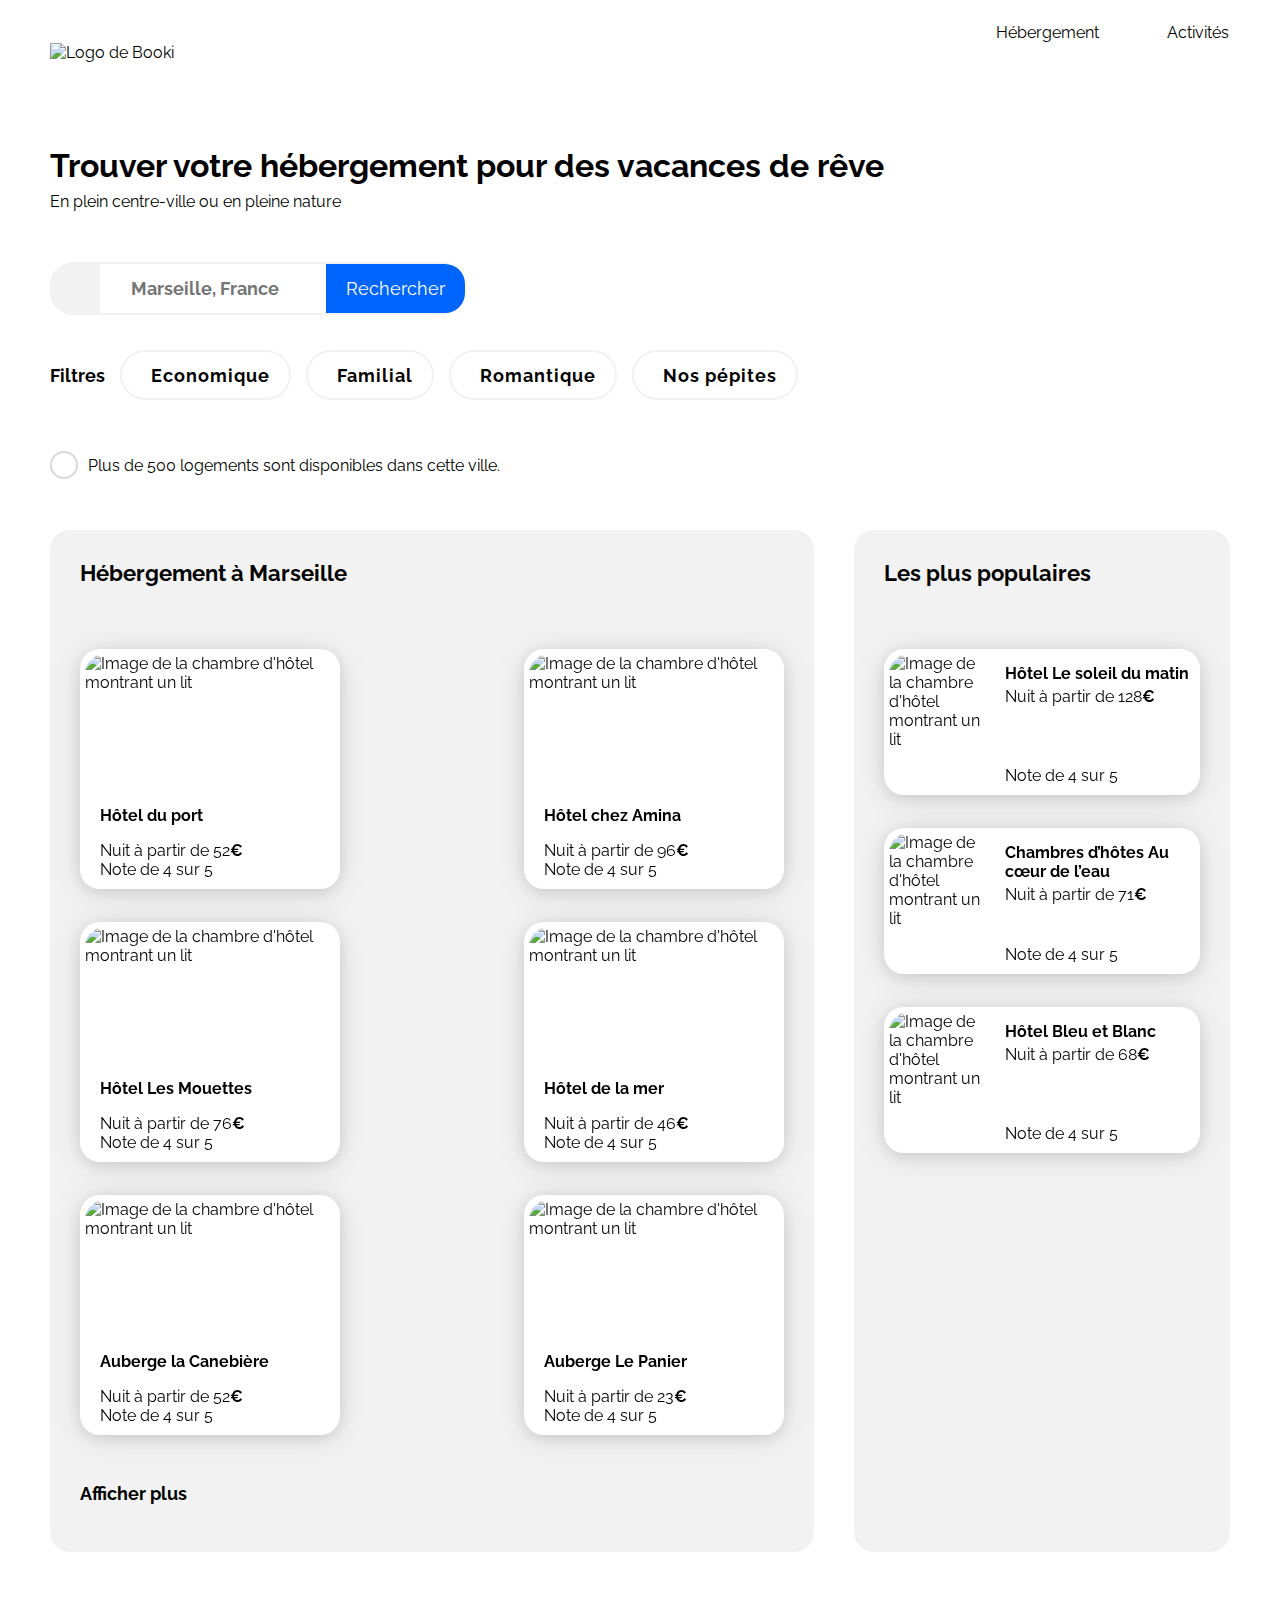
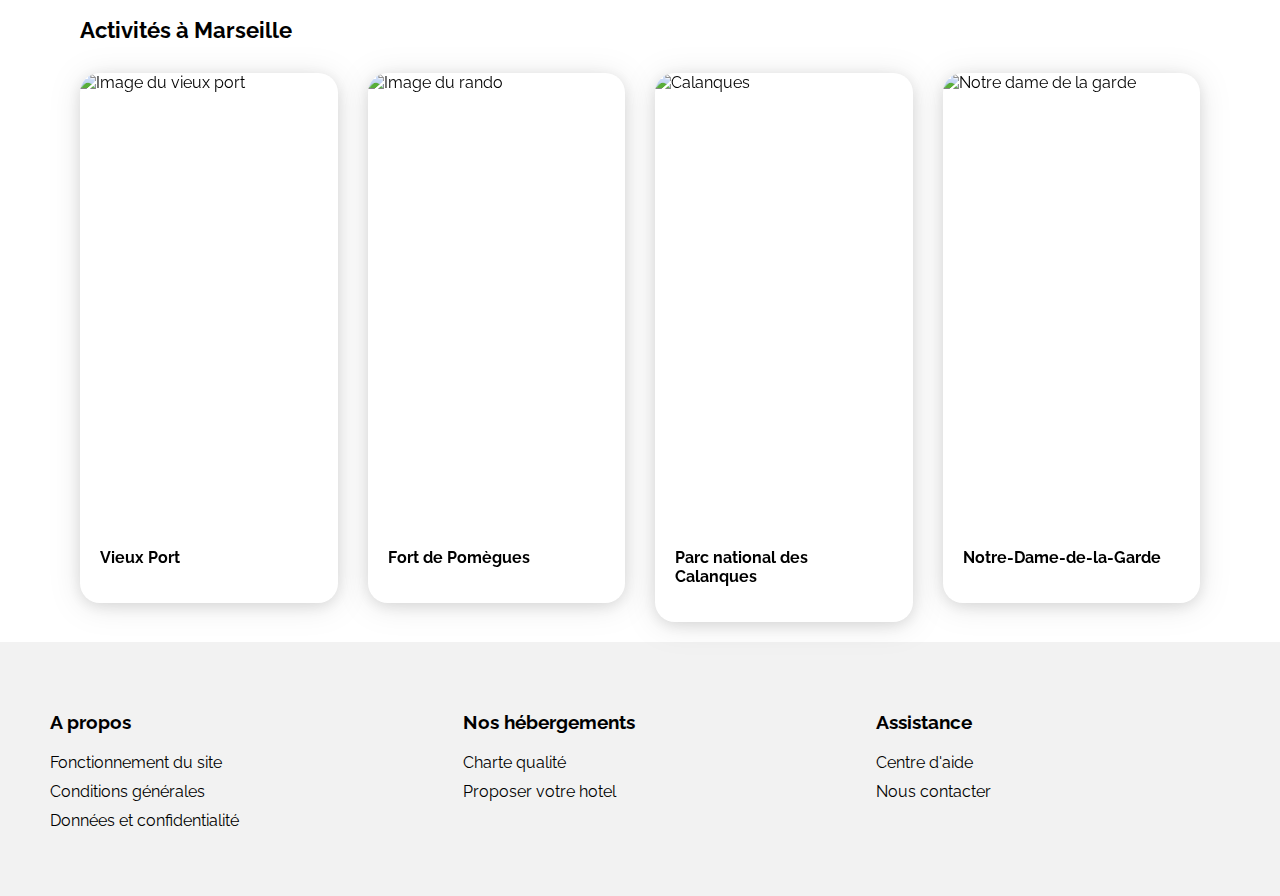
==== index.html @ 5a4d6ff3 "Add files via upload" ====
<!DOCTYPE html>
<html lang="fr">

<head>
    <meta charset="UTF-8">
    <meta name="viewport" content="width=device-width, initial-scale=1.0">
    <title>Booki</title>
    <link rel="preconnect" href="https://fonts.googleapis.com">
    <link rel="preconnect" href="https://fonts.gstatic.com" crossorigin>
    <link href="https://fonts.googleapis.com/css2?family=Raleway:wght@400;500;700&display=swap" rel="stylesheet">
    <link rel="stylesheet" href="https://cdnjs.cloudflare.com/ajax/libs/font-awesome/6.2.1/css/all.min.css"
        integrity="sha512-MV7K8+y+gLIBoVD59lQIYicR65iaqukzvf/nwasF0nqhPay5w/9lJmVM2hMDcnK1OnMGCdVK+iQrJ7lzPJQd1w=="
        crossorigin="anonymous" referrerpolicy="no-referrer" />
    <link rel="stylesheet" href="styles.css">
</head>

<body>
    <div class="main-container">
        <header>
                <a href="index.html"><img class="logo_header" src="images/logo/Booki.png" alt="Logo de Booki" ></a>
                <nav class="navbar">
                    <ul>
                        <li><a href="#hebergement">Hébergement</a></li>
                        <li><a href="#activite">Activités</a></li>
                    </ul>
                </nav>
                
        </header>
        <main>
            <div class="recherche-et-filtre">
                <section class="headline">
                    <h1>Trouver votre hébergement pour des vacances de rêve</h1>
                    <p>En plein centre-ville ou en pleine nature</p>
                </section>
                <div class="searchbar">
                   <form method="" action="">
                    <label for="site-search"><i class="fa-solid fa-location-dot "></i></label>
                    <input type="search" id="site-search" name="site-search" placeholder="Marseille, France">
                    <button class="search-button">Rechercher</button>
                    <button class="search-button-mini"><i class="fa-solid fa-magnifying-glass"></i></button>
                    </form>
                </div>
                <section class="filterbar">
                    <h2>Filtres</h2>
                        <div class="container-boxfilter">
                            <div class="boxfilter">
                                <figure class="filtre-logo">
                                    <i class="fa-solid fa-money-bill-wave"></i>
                                </figure>
                                <h3>Economique</h3>
                            </div>

                            <div class="boxfilter">
                                <figure class="filtre-logo">
                                    <i class="fa-solid fa-person"></i>
                                </figure>
                                <h3>Familial</h3>
                            </div>

                            <div class="boxfilter">
                                <figure class="filtre-logo">
                                    <i class="fa-solid fa-heart"></i>
                                </figure>
                                <h3>Romantique</h3>
                            </div>

                            <div class="boxfilter">
                                <figure class="filtre-logo">
                                    <i class="fa-solid fa-fire"></i>
                                </figure>
                                <h3>Nos pépites</h3>
                            </div>
                        </div>
                </section>
                <div class="infobar">
                    <figure>
                        <i class="fa-solid fa-info"></i>
                    </figure>
                    <p class="textinfo">Plus de 500 logements sont disponibles dans cette ville.</p>
                </div>
            </div>
            <div class="hebergements-and-populaires">
                <section class="hebergements">
                    <div class="hebergements-title">
                        <h2 class="section-title">Hébergement à Marseille</h2>
                    </div>
                    <div class="hebergements-card">
                        <a href="#">
                            <article class="card">
                                <img src="images/hebergements/fred-kleber.jpg" alt="Image de la chambre d'hôtel montrant un lit">
                                <div class="card-content">
                                    <div class="card-txt">
                                        <h3 class="card-title">Hôtel du port</h3>
                                        <p class="card-subtitle">Nuit à partir de 52<span class="euro">€</span></p>
                                    </div>
                                    <div class="card-rating">
                                        <i class="fa-xs fa-solid fa-star" aria-hidden="true"></i>
                                        <i class="fa-xs fa-solid fa-star" aria-hidden="true"></i>
                                        <i class="fa-xs fa-solid fa-star" aria-hidden="true"></i>
                                        <i class="fa-xs fa-solid fa-star" aria-hidden="true"></i>
                                        <i class="fa-xs fa-solid fa-star neutral-star" aria-hidden="true"></i>
                                        <span class="sr-only">Note de 4 sur 5</span>
                                    </div>
                                </div>
                            </article>
                        </a>
                        <a href="#">
                            <article class="card">
                                <img src="images/hebergements/febrian-zakaria.jpg" alt="Image de la chambre d'hôtel montrant un lit">
                                <div class="card-content">
                                    <div class="card-txt">
                                        <h3 class="card-title">Hôtel chez Amina</h3>
                                        <p class="card-subtitle">Nuit à partir de 96<span class="euro">€</span></p>
                                    </div>
                                    <div class="card-rating">
                                        <i class="fa-xs fa-solid fa-star" aria-hidden="true"></i>
                                        <i class="fa-xs fa-solid fa-star" aria-hidden="true"></i>
                                        <i class="fa-xs fa-solid fa-star" aria-hidden="true"></i>
                                        <i class="fa-xs fa-solid fa-star" aria-hidden="true"></i>
                                        <i class="fa-xs fa-solid fa-star neutral-star" aria-hidden="true"></i>
                                        <span class="sr-only">Note de 4 sur 5</span>
                                    </div>
                                </div>
                            </article>
                        </a>
                        <a href="#">
                            <article class="card">
                                <img src="images/hebergements/reisetopia.jpg" alt="Image de la chambre d'hôtel montrant un lit">
                                <div class="card-content">
                                    <div class="card-txt">
                                        <h3 class="card-title">Hôtel Les Mouettes</h3>
                                        <p class="card-subtitle">Nuit à partir de 76<span class="euro">€</span></p>
                                    </div>
                                    <div class="card-rating">
                                        <i class="fa-xs fa-solid fa-star" aria-hidden="true"></i>
                                        <i class="fa-xs fa-solid fa-star" aria-hidden="true"></i>
                                        <i class="fa-xs fa-solid fa-star" aria-hidden="true"></i>
                                        <i class="fa-xs fa-solid fa-star" aria-hidden="true"></i>
                                        <i class="fa-xs fa-solid fa-star neutral-star" aria-hidden="true"></i>
                                        <span class="sr-only">Note de 4 sur 5</span>
                                    </div>
                                </div>
                            </article>
                        </a>
                        <a href="#">
                            <article class="card">
                                <img src="images/hebergements/annie-spratt.jpg" alt="Image de la chambre d'hôtel montrant un lit">
                                <div class="card-content">
                                    <div class="card-txt">
                                        <h3 class="card-title">Hôtel de la mer</h3>
                                        <p class="card-subtitle">Nuit à partir de 46<span class="euro">€</span></p>
                                    </div>
                                    <div class="card-rating">
                                        <i class="fa-xs fa-solid fa-star" aria-hidden="true"></i>
                                        <i class="fa-xs fa-solid fa-star" aria-hidden="true"></i>
                                        <i class="fa-xs fa-solid fa-star" aria-hidden="true"></i>
                                        <i class="fa-xs fa-solid fa-star" aria-hidden="true"></i>
                                        <i class="fa-xs fa-solid fa-star neutral-star" aria-hidden="true"></i>
                                        <span class="sr-only">Note de 4 sur 5</span>
                                    </div>
                                </div>
                            </article>
                        </a>
                        <a href="#">
                            <article class="card">
                                <img src="images/hebergements/marcus-loke.jpg" alt="Image de la chambre d'hôtel montrant un lit">
                                <div class="card-content">
                                    <div class="card-txt">
                                        <h3 class="card-title">Auberge la Canebière</h3>
                                        <p class="card-subtitle">Nuit à partir de 52<span class="euro">€</span></p>
                                    </div>
                                    <div class="card-rating">
                                        <i class="fa-xs fa-solid fa-star" aria-hidden="true"></i>
                                        <i class="fa-xs fa-solid fa-star" aria-hidden="true"></i>
                                        <i class="fa-xs fa-solid fa-star" aria-hidden="true"></i>
                                        <i class="fa-xs fa-solid fa-star" aria-hidden="true"></i>
                                        <i class="fa-xs fa-solid fa-star neutral-star" aria-hidden="true"></i>
                                        <span class="sr-only">Note de 4 sur 5</span>
                                    </div>
                                </div>
                            </article>
                        </a>
                        <a href="#">
                            <article class="card">
                                <img src="images/hebergements/nicate-lee.jpg" alt="Image de la chambre d'hôtel montrant un lit">
                                <div class="card-content">
                                    <div class="card-txt">
                                        <h3 class="card-title">Auberge Le Panier</h3>
                                        <p class="card-subtitle">Nuit à partir de 23<span class="euro">€</span></p>
                                    </div>
                                    <div class="card-rating">
                                        <i class="fa-xs fa-solid fa-star" aria-hidden="true"></i>
                                        <i class="fa-xs fa-solid fa-star" aria-hidden="true"></i>
                                        <i class="fa-xs fa-solid fa-star" aria-hidden="true"></i>
                                        <i class="fa-xs fa-solid fa-star" aria-hidden="true"></i>
                                        <i class="fa-xs fa-solid fa-star neutral-star" aria-hidden="true"></i>
                                        <span class="sr-only">Note de 4 sur 5</span>
                                    </div>
                                </div>
                            </article>
                        </a>
                    </div>
                    <div class="hebergements-plus">
                        <h3>Afficher plus</h3>
                    </div>
                </section>
                <section class="populaires">
                    <div class="populaires-title">
                        <h2 class="section-title">Les plus populaires</h2>
                        <figure>
                            <i class="fa-solid fa-chart-line" aria-hidden="true"></i>
                        </figure>
                    </div>
                    <div class="populaires-cards">
                        <a href="#">
                            <article class="card">
                                <img src="./images/hebergements/emile-guillemot.jpg" alt="Image de la chambre d'hôtel montrant un lit">
                                <div class="card-content">
                                    <div class="card-txt">
                                        <h3 class="card-title">Hôtel Le soleil du matin</h3>
                                        <p class="card-subtitle">Nuit à partir de 128<span class="euro">€</span></p>
                                    </div>
                                    <div class="card-rating">
                                        <i class="fa-xs fa-solid fa-star" aria-hidden="true"></i>
                                        <i class="fa-xs fa-solid fa-star" aria-hidden="true"></i>
                                        <i class="fa-xs fa-solid fa-star" aria-hidden="true"></i>
                                        <i class="fa-xs fa-solid fa-star" aria-hidden="true"></i>
                                        <i class="fa-xs fa-solid fa-star neutral-star" aria-hidden="true"></i>
                                        <span class="sr-only">Note de 4 sur 5</span>
                                    </div>
                                </div>
                            </article>
                        </a>
                        <a href="#">
                            <article class="card">
                                <img src="./images/hebergements/aw-creative.jpg" alt="Image de la chambre d'hôtel montrant un lit">
                                <div class="card-content">
                                    <div class="card-txt">
                                        <h3 class="card-title">Chambres d’hôtes Au cœur de l’eau</h3>
                                        <p class="card-subtitle">Nuit à partir de 71<span class="euro">€</span></p>
                                    </div>
                                    <div class="card-rating">
                                        <i class="fa-xs fa-solid fa-star" aria-hidden="true"></i>
                                        <i class="fa-xs fa-solid fa-star" aria-hidden="true"></i>
                                        <i class="fa-xs fa-solid fa-star" aria-hidden="true"></i>
                                        <i class="fa-xs fa-solid fa-star" aria-hidden="true"></i>
                                        <i class="fa-xs fa-solid fa-star neutral-star" aria-hidden="true"></i>
                                        <span class="sr-only">Note de 4 sur 5</span>
                                    </div>
                                </div>
                            </article>
                        </a>
                        <a href="#">
                            <article class="card">
                                <img src="./images/hebergements/febrian-zakaria2.jpg" alt="Image de la chambre d'hôtel montrant un lit">
                                <div class="card-content">
                                    <div class="card-txt">
                                        <h3 class="card-title">Hôtel Bleu et Blanc</h3>
                                        <p class="card-subtitle">Nuit à partir de 68<span class="euro">€</span></p>
                                    </div>
                                    <div class="card-rating">
                                        <i class="fa-xs fa-solid fa-star" aria-hidden="true"></i>
                                        <i class="fa-xs fa-solid fa-star" aria-hidden="true"></i>
                                        <i class="fa-xs fa-solid fa-star" aria-hidden="true"></i>
                                        <i class="fa-xs fa-solid fa-star" aria-hidden="true"></i>
                                        <i class="fa-xs fa-solid fa-star neutral-star" aria-hidden="true"></i>
                                        <span class="sr-only">Note de 4 sur 5</span>
                                    </div>
                                </div>
                            </article>
                        </a>
                    </div>
                </section>
            </div>
            <div class="activites">
                <div class="activites-title">
                    <h2 class="section-title">Activités à Marseille</h2>  
                </div>
                <div class="activites-card">
                    <a href="#">
                        <article class="card">
                            <img src="./images/activites/reno-laithienne.jpg" alt="Image du vieux port">
                            <div class="card-content">
                                <div class="card-txt">
                                    <h3 class="card-title">Vieux Port</h3>
                                </div>
                            </div>
                        </article>
                    </a>
                    <a href="#">
                        <article class="card">
                            <img src="./images/activites/paul-hermann.jpg" alt="Image du rando">
                            <div class="card-content">
                                <div class="card-txt">
                                    <h3 class="card-title">Fort de Pomègues</h3>
                                </div>
                            </div>
                        </article>
                    </a>
                    <a href="#">
                        <article class="card">
                            <img src="./images/activites/kilyan-sockalingum.jpg" alt="Calanques">
                            <div class="card-content">
                                <div class="card-txt">
                                    <h3 class="card-title">Parc national des Calanques</h3>
                                </div>
                            </div>
                        </article>
                    </a>
                    <a href="#">
                        <article class="card">
                            <img src="./images/activites/florian-wehde.jpg" alt="Notre dame de la garde">
                            <div class="card-content">
                                <div class="card-txt">
                                    <h3 class="card-title">Notre-Dame-de-la-Garde</h3>
                                </div>
                            </div>
                        </article>
                    </a>
                </div>
            </div>
        </main>
        <footer>
            <div class="footer-container">
                <section class="footer-section">
                    <h3>A propos</h3>
                    <ul class="footer-list">
                        <li class="footer-link"><a href="#">Fonctionnement du site</a></li>
                        <li class="footer-link"><a href="#">Conditions générales</a></li>
                        <li class="footer-link"><a href="#">Données et confidentialité</a></li>
                    </ul>
                </section>
                <section class="footer-section">
                    <h3>Nos hébergements</h3>
                    <ul class="footer-list">
                        <li class="footer-link"><a href="#">Charte qualité</a></li>
                        <li class="footer-link"><a href="#">Proposer votre hotel</a></li>
                    </ul>
                </section>
                <section class="footer-section">
                    <h3>Assistance</h3>
                    <ul class="footer-list">
                        <li class="footer-link"><a href="#">Centre d'aide</a></li>
                        <li class="footer-link"><a href="#">Nous contacter</a></li>
                    </ul>
                </section>
            </div>
        </footer>
    </div>
</body>

</html>
---- styles.css ----
/****** General ***********/
* {
    font-family: 'Raleway', sans-serif;
}

:root {
    --main-color: #0065FC;
    --main-bg-color: #F2F2F2;
    --filter-bg-color: #DEEBFF;
    --secondary-color: #d9d9d9;
}

.fa-solid {
    color: var(--main-color);
}

html {
    max-width: 1440px;
    margin-left: auto;
    margin-right: auto;
}

body {
    display: flex;
    justify-content: center;
    margin: 0;
    padding: 0 0px 0 0px;
    background-color: white;
}

main {
    padding: 0 50px;
    gap: 35px;
    display: flex;
    flex-direction: column;
}

.main-container {
    display: flex;
    width: 100%;
    max-width: 1440px;
    box-sizing: border-box;
    gap: 35px;
    flex-direction: column;
}

a {
    color: inherit;
    text-decoration: none;
}

.section-title {
    margin: 0;
    font-size: 22px;
}

.card {
    background-color: white;
    border-radius: 20px;
    padding: 5px;
    filter: drop-shadow(0px 3px 15px rgba(0, 0, 0, 0.1));
    transition: 0.3s;
    box-shadow: 0px 3px 15px 0px rgba(0, 0, 0, 0.10);
}

.card:hover {
    box-shadow: 0 8px 16px 0 rgba(0,0,0,0.2);
  }

.card img {
    object-fit: cover;
}

.card-title {
    font-size: 16px;
}

.euro {
    font-weight: 700;
}

.neutral-star {
    color: var(--main-bg-color)
}

ul {
    list-style-type: none;
}

/********* Header ********/

header {
    display: flex;
    flex-direction: row;
    justify-content: space-between;
}

header img {
    padding: 30px 50px;
    height: 1.2rem;
    margin-top: 13px;
}

nav ul {
    display: flex;
    flex-wrap: wrap;
    justify-content: flex-end;
    gap: 68px;
    margin: 23px 1px;
    padding: 0 50px;
}

nav a:hover {
    color: #0065FC;
    border-top: solid #0065FC 5px;
    padding-top: 20px;
}

.headline {
    display: flex;
    flex-direction: column;
    align-items: flex-start;
    gap: 8px;
    margin: 0;
}

.headline h1 {
   margin-top: 20px;
   margin-bottom: 0%;
   padding: 0%;
}

.headline p {
    align-self: stretch;
    font-size: 16px;
    margin-top: 0;
}

/***** SearchBar ***/

.recherche-et-filtre {
    display: flex;
    flex-direction: column ;
    gap: 35px;
}

form {
    display: flex;
}

.searchbar {
    display: flex;
    height: 49px;
    width: fit-content;
    border: 2px solid #F2F2F2;
    border-left: none;
    border-right: none;
    border-radius: 24px;
}

.searchbar label {
    width: 50px;
    flex-shrink: 0;
    font-size: 22px;
    border-radius: 20px 0 0 20px;
    cursor: pointer;
    background-color: #F2F2F2;
    justify-content: center;
    align-items: center;
    display: flex;
}

.searchbar label i {
    color: black;
}
.searchbar input {
    max-width: 300px;
    min-width: 160px;
    width: 100%;
    font-weight: bold;
    font-size: 18px;
    border: none;
    text-align: center;
}


.search-button {
    height: 100%;
    padding: 0 20px;
    border: none;
    border-radius: 0 20px 20px 0;
    cursor: pointer;
    color: white;
    background-color: var(--main-color);
    font-size: 18px;
}

.search-button-mini {
    display: none;
}

/***** Filtres ****/

.filterbar {
    display: flex;
    flex-wrap: nowrap;
    align-items: center;
    font-size: 18px;
    width: auto;
    height: 50px;
    gap: 15px;
}

.container-boxfilter {
    display: flex;
    flex-direction: row;
    gap: 15px;
}

.filterbar h2 {
    font-size: 18px;
}

.filterbar h3 {
    font-size: 18px;
}

.boxfilter {
    display: flex;
    align-items: center;
    height: 38px;
    border-radius: 30px;
    letter-spacing: 1px;
    cursor: pointer;
    border: 2px solid var(--main-bg-color);
    padding: 4px 19px;
    gap: 10px;
}

.boxfilter:hover {
    background-color: var(--filter-bg-color);
}

.boxfilter:focus {
    background-color: var(--main-color);
}

.filtre-logo {
    position: relative;
    display: flex;
    color: var(--main-color);
    margin: 0;
    align-items: center;

}

/***** infobar****/

.infobar {
    display: flex;
    flex-direction: row;
    align-items: center;
    justify-content: flex-start;
}

.infobar figure {
    display: flex;
    width: 24px;
    height: 24px;
    border-radius: 50%;
    border: 2px solid;
    border-color: var(--secondary-color);
    margin-right: 10px;
    margin-left: 0;
    padding: 0;
    justify-content: center;
    align-items: center;
    font-size: 16px;
}


/****** Hebergements And Populaires ***********/
.hebergements-and-populaires {
    display: flex;
    column-gap: 40px;
}

.hebergements-and-populaires section {
    border-radius: 20px;
    padding: 30px;
    box-sizing: border-box;
}

/****** Hebergements ***********/
.hebergements {
    width: 65%;
    display: flex;
    flex-direction: column;
    align-items: flex-start;
    gap: 30px;
    align-self: stretch;
    background-color: var(--main-bg-color);
}

.hebergements-title {
    display: flex;
    justify-content: space-between;
    align-items: center;
}

.hebergements-card {
    display: flex;
    flex-direction: row;
    align-items: center;
    height: auto;
    flex-wrap: wrap;
    justify-content: space-between;
    align-content: center;
}

.hebergements-card .card {
    display: flex;
    margin-top: 33px;
    flex-direction: column;
}

.hebergements-card img {
    height: 136px;
    border-top-left-radius: 20px;
    border-top-right-radius: 20px;
    width: 250px;
}

.hebergements-card .card-content {
    width: auto;
    padding-left: 15px;
    display: flex;
    flex-direction: column;
    justify-content: space-between;
    box-sizing: border-box;
}

.hebergements-card-title {
    margin-top: 10px;
    margin-bottom: 4px;
}

.hebergements-card .card-subtitle {
    margin: 0;
}

.hebergements-card .card-rating {
    margin-bottom: 5px;
}

.populaires-title figure{
    display: flex;
    margin: 0;
}

.hebergements-plus h3 {
    font-size: 18px;
}


/****** Populaires ***********/
.populaires {
    width: 32%;
    display: flex;
    flex-direction: column;
    align-items: flex-start;
    gap: 30px;
    align-self: stretch;
    background-color: var(--main-bg-color);
}

.populaires-title {
    display: flex;
    justify-content: space-between;
    align-items: center;
    flex-direction: row;
    width: 100%;
}

.populaires-cards .card {
    display: flex;
    margin-top: 33px;
    flex-direction: row;
}

.populaires-cards img {
    width: 33%;
    height: 136px;
    border-top-left-radius: 20px;
    border-bottom-left-radius: 20px;
}

.populaires-cards .card-content {
    width: 67%;
    padding-left: 15px;
    display: flex;
    flex-direction: column;
    justify-content: space-between;
    box-sizing: border-box;
}

.populaires-cards .card-title {
    margin-top: 10px;
    margin-bottom: 4px;
}

.populaires-cards .card-subtitle {
    margin: 0;
}

.populaires-cards .card-rating {
    margin-bottom: 5px;
}

/****** ACTIVITES ****/

.activites {
    display: flex;
    flex-direction: column;
    flex-wrap: wrap;
    align-content: flex-start;
    gap: 30px;
    justify-content: space-around;
    padding: 30px;
}

.activites-title {
    display: flex;
    justify-content: space-between;
    align-items: center;
}

.activites-card {
    display: flex;
    flex-direction: column;
    gap: 30px;
    align-content: space-between;
    align-items: center;
    flex-wrap: wrap;
    height: 439px;
    width: 100%;
}

.activites-card a {
    position: relative;
    width: 23%;
}

.activites-card .card {
    display: flex;
    padding: 0;
    flex-direction: column;
}

.activites-card img {
    height: 439px;
    border-top-right-radius: 20px;
    border-top-left-radius: 20px;
}

.activites .card-content {
    padding: 20px;
}

.activites .card-txt {
    padding: 0px;
}

/******* FOOTER *******/

/***footer {
    display: flex;
    flex-wrap: wrap;
    justify-content: space-between;
    padding: 50px;
    background-color: var(--main-bg-color);
    margin-top: 65px;
}
***/
.footer-container {
    display: flex;
    flex-wrap: wrap;
    justify-content: space-between;
    padding: 50px;
    background-color: var(--main-bg-color);
    margin-top: 65px;
}

.footer-section {

    width: 30%;
}

.footer-list {
    padding: 0;
}

.footer-section h3 {
    margin-bottom: 20px;
}

.footer-link {
    margin-bottom: 10px;
    transition: color 0.4s ease-in-out;
}

.footer-link a:hover {
    color: var(--main-color);
}


/* Le code ci-dessous correspond à la version responsive uniquement */

/****** Media queries ***********/
/* Medium devices (tablets, less/equal than 1024px) */
@media (max-width: 1024px) {
    .hebergements-and-populaires {
        flex-direction: column;
    }

    .hebergements {
        width: 100%;
    }

    .filterbar {
        display: flex;
        gap: 10px;
        flex-direction: column;
        align-items: flex-start;
        justify-content: center;
    }

    .container-boxfilter {
        height: 50px;
    }

    .boxfilter {
        letter-spacing: normal;
    }

    .filterbar h2 {
        margin: 0;
    }

    .filterbar h3 {
        font-size: 16px;
        margin: 0;
    }

    .populaires {
        width: 100%;
        margin-top: 50px;
        gap: initial;
    }

    .populaires-cards {
        display: flex;
        flex-direction: row;
        justify-content: space-between;
    }

    .populaires-cards a {
        width: 30%;
    }

    .populaires-cards .card-title {
        font-size: 14px;
    }

    .populaires-cards .card-subtitle {
        font-size: 13px;
    }

    .activites-card {
        height: 270px;
    }

    .activites-card img {
        height: 200px;
    }
}

/* Small devices (phones, less than 768px) */
@media (min-width: 320px) and (max-width: 767.98px) 
{

    body {
        height: auto;
    }

    /**** HEADER ***/
    main {
        padding: 0;
    }

    header {
        display: flex;
        width: 100%;
        flex-direction: column;
        align-items: center;
    }
    
    header img {
        padding: 30px 30px;
        margin: 0;
    }

    nav {
        width: 100%;
        margin-bottom: 20px;
    }
    nav li {
        width: 100%;
        height: auto;
        margin: 0;
        padding-bottom: 15px;
    }

    nav a {
        display: flex;
        flex-direction: row;
        align-items: center;
        justify-content: center;
        border-bottom: var(--main-bg-color) solid 2px;
        padding-bottom: 15px;
    }

    nav a:hover {
        border-bottom: solid #0065FC 2px;
        border-top: none;
        padding-top: unset;
        padding-bottom: 15px;
    }

    nav ul {
        display: flex;
        margin: 0;
        padding: 0;
        flex-direction: row;
        flex-wrap: nowrap;
        gap: initial;
        text-align: center;
    }

    .recherche-et-filtre {
        padding: 0 20px;
    }

    .headline h1 {
        margin-top: 0;
        font-size: 22px;
    }

    .search-button {
        display: none;
    }

    .search-button-mini {
        display: flex;
        height: 100%;
        padding: 15px;
        border: none;
        border-radius: 20px;
        cursor: pointer;
        color: white;
        background-color: var(--main-color);
        font-size: 18px;
    }
    .search-button-mini i {
        font-weight: 700;
        color: white;
    }

    .filterbar {
        display: flex;
        height: auto;
        gap: 20px;
        align-items: flex-start;
        justify-content: center;
        flex-wrap: nowrap;
        flex-direction: column;
    }

    .container-boxfilter {
        display: flex;
        flex-direction: row;
        flex-wrap: wrap;
        width: 100%;
        height: auto;
        gap: 15px 10px;
    }

    .boxfilter {
        letter-spacing: normal;
        width: 120px;
    }

    .filterbar h2 {
        margin: 0;
    }

    .filterbar h3 {
        font-size: 14px;
        margin: 0;
    }

    .filtre-logo {
        position: relative;
        display: flex;
        right: 5px;
        font-size: unset;
        height: auto;
        color: var(--main-color);
        margin: 0;
        align-items: center;
    }

    .infobar {
        gap: 10px  ;
    }

    .infobar figure {
        margin: auto;
        margin: 0;
    }

    .textinfo {
        font-size: 16px;
        margin: 0;
        width: 301px;
    }
/*** Populaire ***/

.hebergements-and-populaires {
    flex-direction: column-reverse;
    padding: 0
}

.hebergements-and-populaires section {
    border-radius: unset;
    padding: 30px 20px;
    gap: 15px;
}

.populaires {
    background-color: var(--main-bg-color);
    margin-top: 0;
}

.populaires-title {
    justify-content: space-around;
}

.populaires-cards {
    flex-direction: column;
    gap: 15px;
}

.populaires-cards .card {
    margin-top: unset;
}

.populaires-cards a {

    width: 100%;
}

/***HEBERGEMENT***/

.hebergements {
    background-color: white;
}

.hebergements-card {
    flex-direction: column;
    gap: 15px;
    width: 100%;
}

.hebergements-card .card {
    margin-top: unset;
}

.hebergements-card a {
    width: 100%;
}

.hebergements-card img {
    height: 124px;
    width: auto;
}

.hebergements-card .card-title {
    margin: 10px 0;
}

/*** ACTIVITES ****/

.activites {
    height: auto;
}

.activites-card {
    display: flex;
    flex-direction: column;
    flex-wrap: nowrap;
    height: unset;
}

.activites-card .card {
    width: 100%;
}

.activites-card a {
    width: 100%;
}

.activites-card img {
    height: 141px;
}
.activites-card .card-content {
    padding: 20px 19px;
}

.activites-card .card-title {
    margin: 0;
}

.footer-container {
    flex-direction: column;
}

}
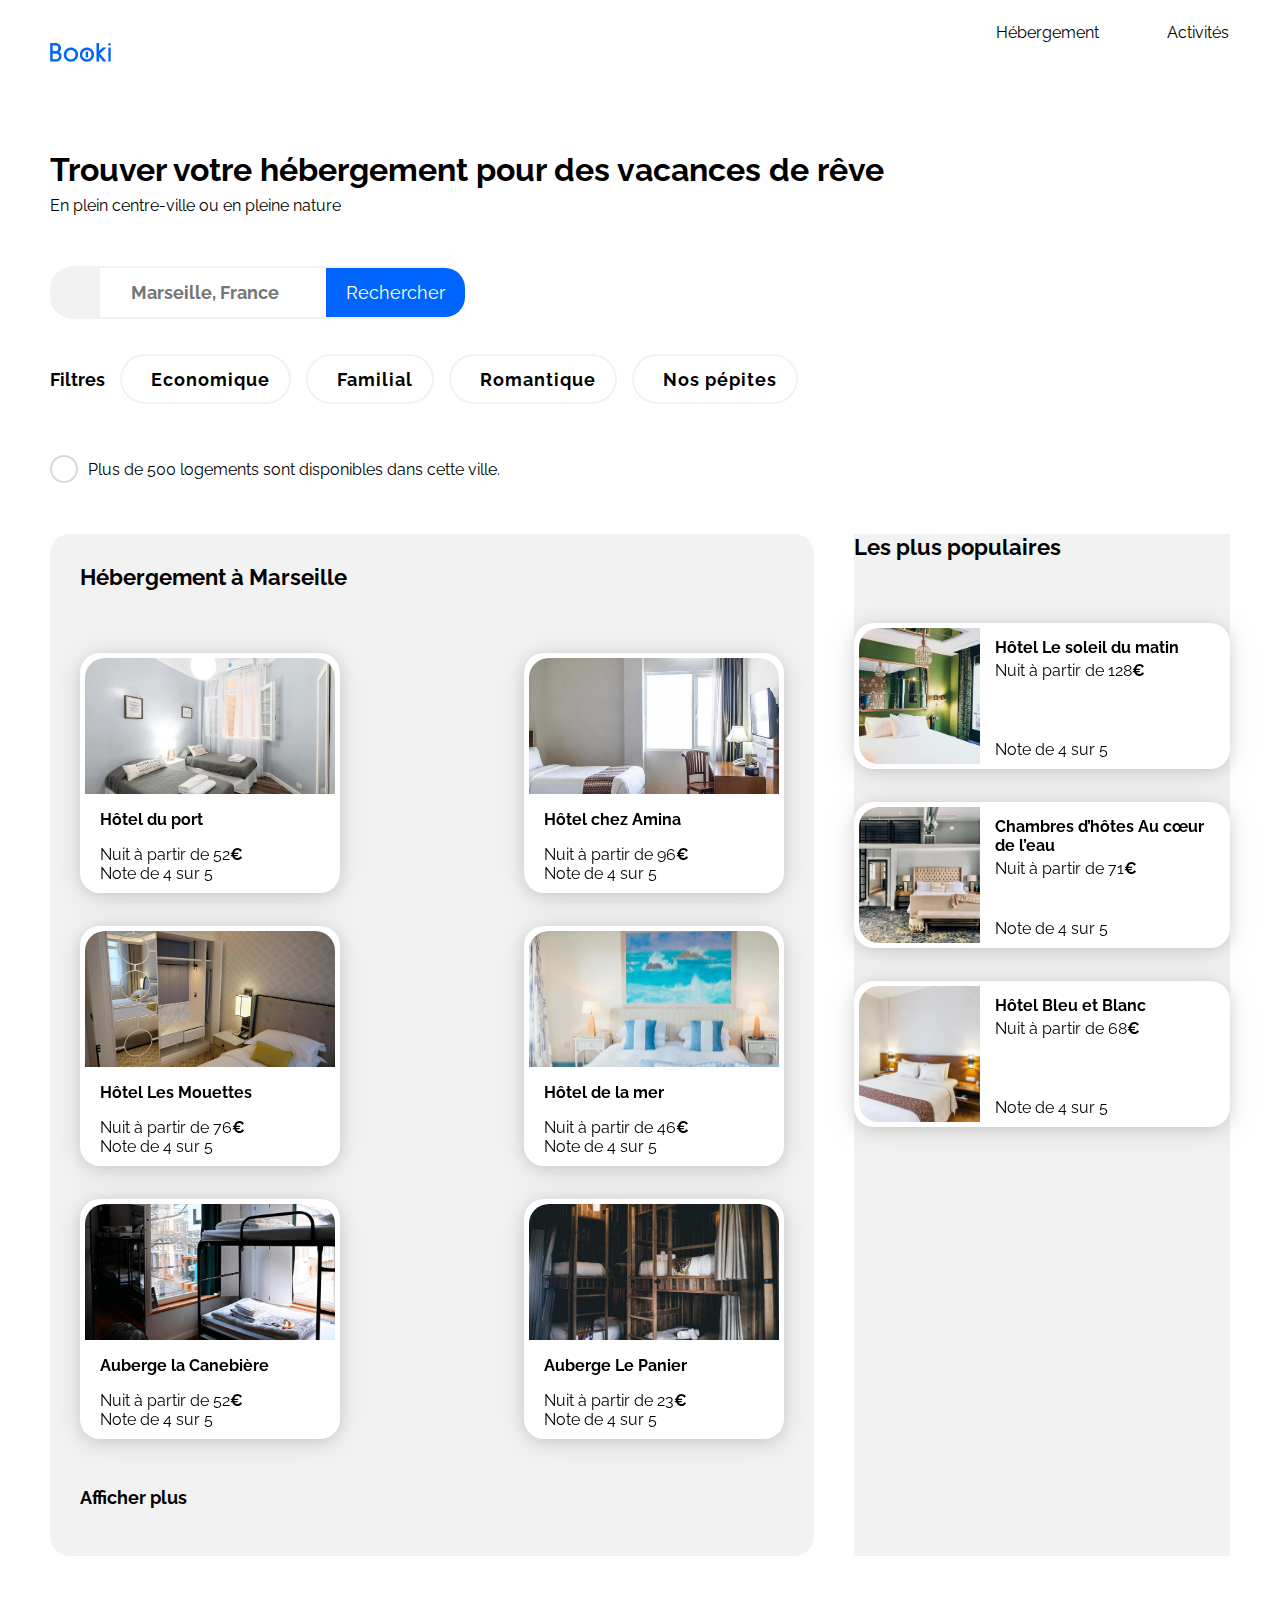
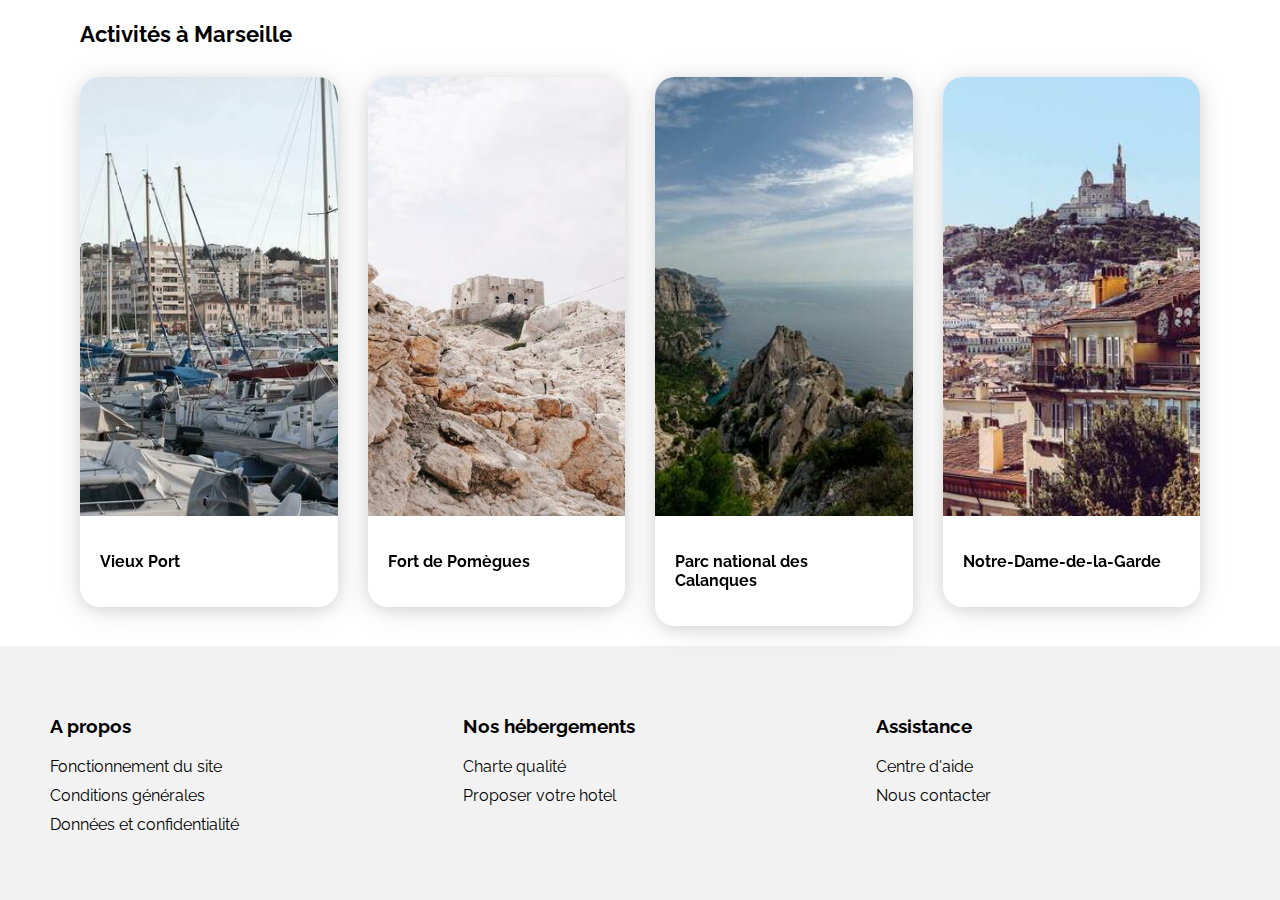
==== commit df00316b: "Add files via upload" ====
--- a/index.html
+++ b/index.html
@@ -204,7 +204,7 @@
                         <h3>Afficher plus</h3>
                     </div>
                 </section>
-                <section class="populaires">
+                <aside class="populaires">
                     <div class="populaires-title">
                         <h2 class="section-title">Les plus populaires</h2>
                         <figure>
@@ -270,7 +270,7 @@
                             </article>
                         </a>
                     </div>
-                </section>
+                </aside>
             </div>
             <div class="activites">
                 <div class="activites-title">
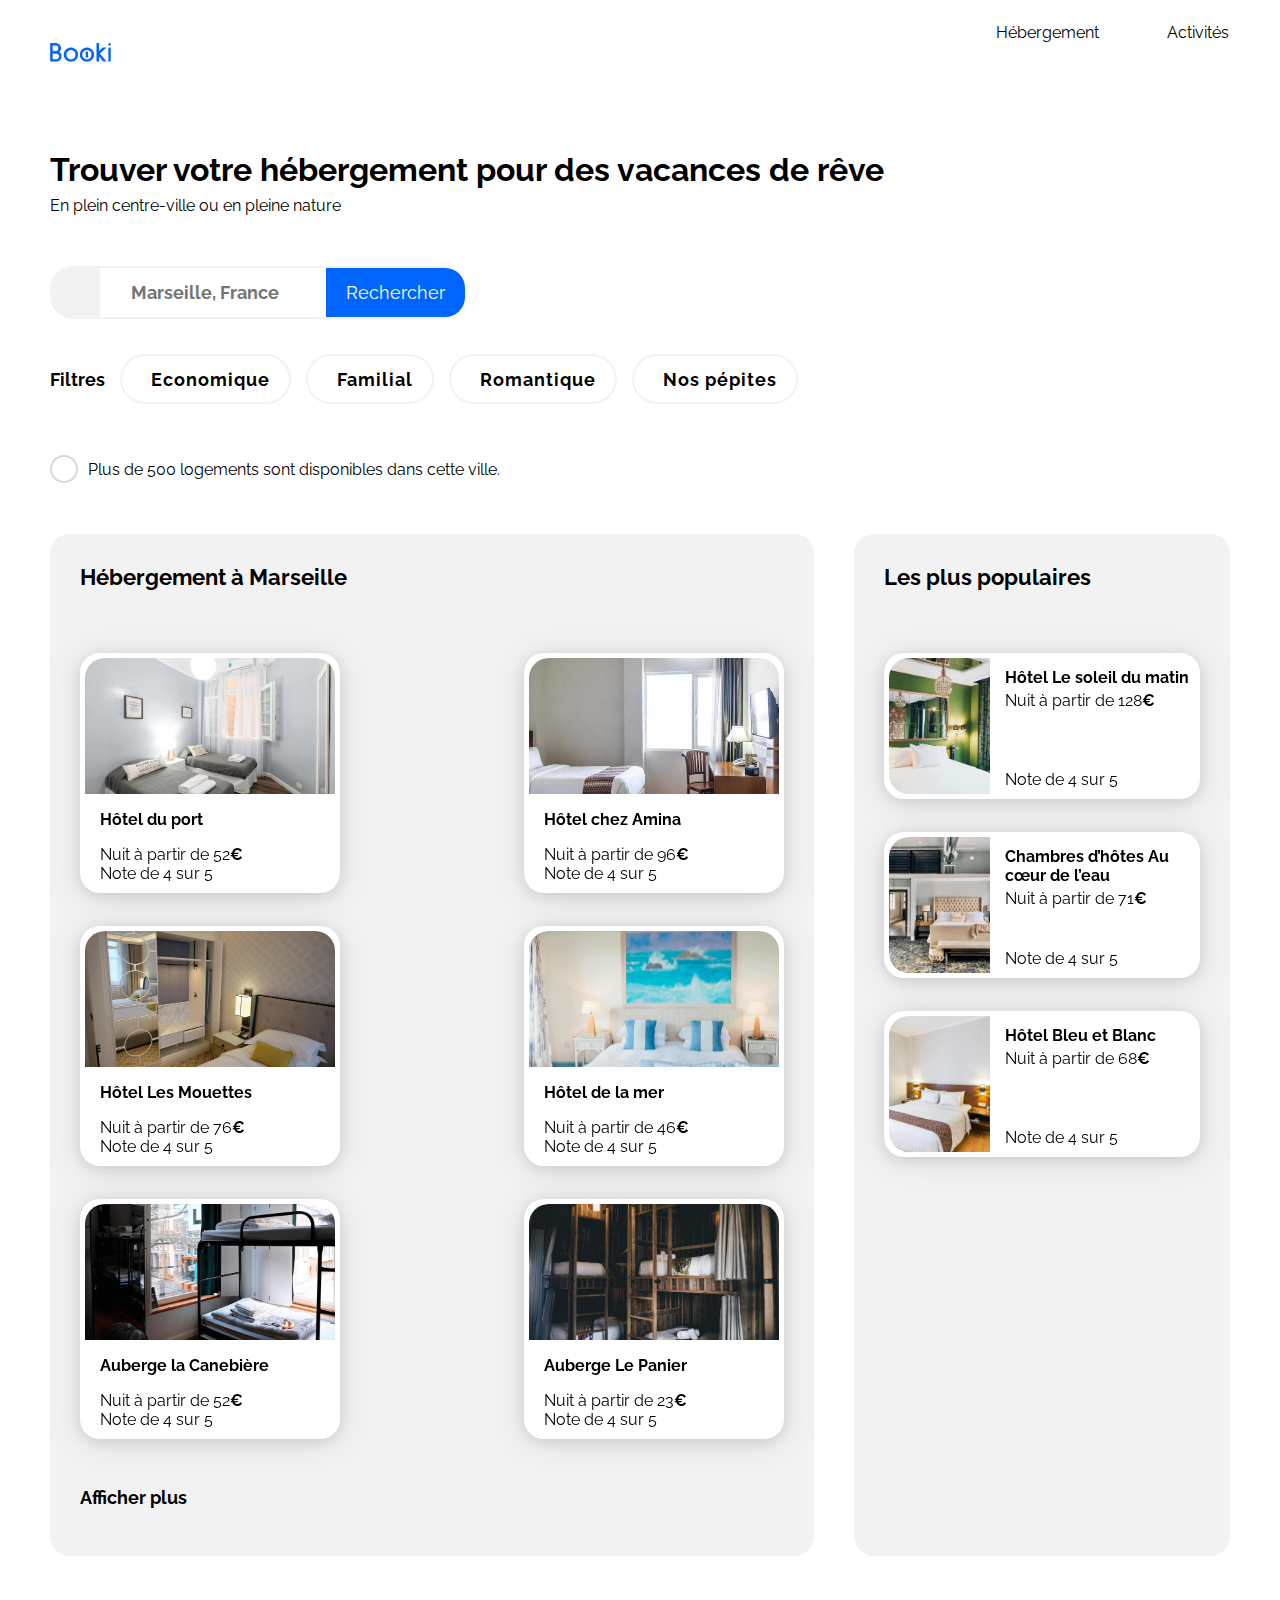
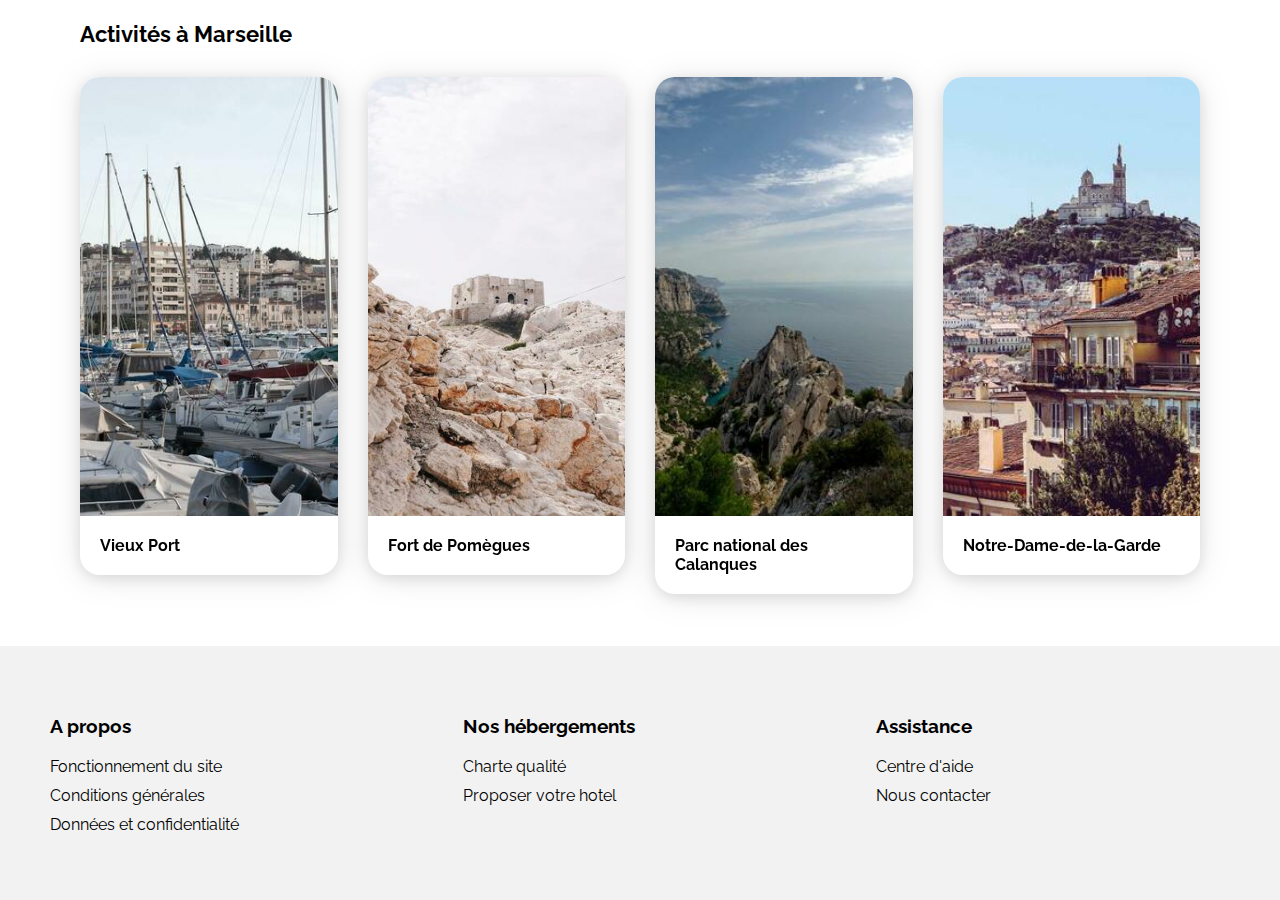
==== commit b2c8c2cd: "Add files via upload" ====
--- a/index.html
+++ b/index.html
@@ -21,7 +21,7 @@
                 <nav class="navbar">
                     <ul>
                         <li><a href="#hebergement">Hébergement</a></li>
-                        <li><a href="#activite">Activités</a></li>
+                        <li><a href="#activites">Activités</a></li>
                     </ul>
                 </nav>
                 
@@ -80,7 +80,7 @@
                 </div>
             </div>
             <div class="hebergements-and-populaires">
-                <section class="hebergements">
+                <section class="hebergements" id="hebergement">
                     <div class="hebergements-title">
                         <h2 class="section-title">Hébergement à Marseille</h2>
                     </div>
@@ -272,7 +272,7 @@
                     </div>
                 </aside>
             </div>
-            <div class="activites">
+            <div class="activites" id="activites">
                 <div class="activites-title">
                     <h2 class="section-title">Activités à Marseille</h2>  
                 </div>
--- a/styles.css
+++ b/styles.css
@@ -291,6 +291,12 @@
     box-sizing: border-box;
 }
 
+.hebergements-and-populaires aside {
+    border-radius: 20px;
+    padding: 30px;
+    box-sizing: border-box;
+}
+
 /****** Hebergements ***********/
 .hebergements {
     width: 65%;
@@ -469,6 +475,11 @@
 
 .activites .card-txt {
     padding: 0px;
+}
+
+.activites-card .card-title {
+    margin: 0;
+    padding: 0;
 }
 
 /******* FOOTER *******/
@@ -582,6 +593,14 @@
 
     .activites-card img {
         height: 200px;
+    }
+
+    .activites-card .card {
+        height: 270px;
+    }
+
+    .activites-card .card-content {
+        padding: 15px 19px;
     }
 }
 
@@ -747,6 +766,12 @@
     gap: 15px;
 }
 
+.hebergements-and-populaires aside {
+    border-radius: unset;
+    padding: 30px 20px;
+    gap: 15px;
+}
+
 .populaires {
     background-color: var(--main-bg-color);
     margin-top: 0;
@@ -814,6 +839,7 @@
 
 .activites-card .card {
     width: 100%;
+    height: 200px;
 }
 
 .activites-card a {
